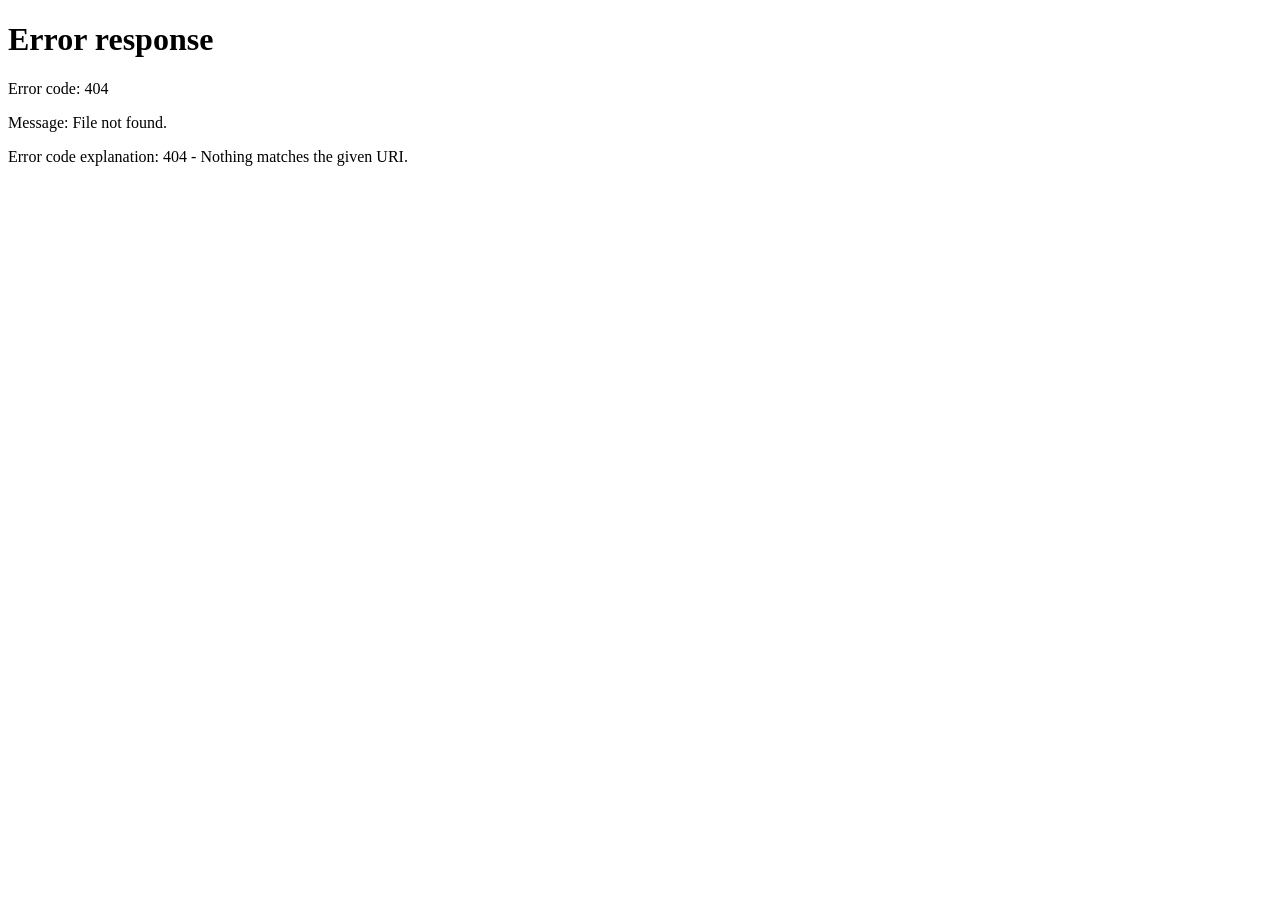
==== index.html @ 8420d262 "Create index.html" ====
<!DOCTYPE html>
<html lang="es">
<head>
    <meta charset="UTF-8">
    <meta name="viewport" content="width=device-width, initial-scale=1.0">
    <title>SuperDocs — Cargando...</title>
    
    <!-- Estilo mínimo por si la conexión es muy lenta, para que se vea limpio -->
    <style>
        body {
            background-color: #05070f;
            color: #cbd5e1;
            font-family: system-ui, sans-serif;
            display: flex;
            justify-content: center;
            align-items: center;
            height: 100vh;
            margin: 0;
        }
        .loader {
            text-align: center;
            font-weight: 500;
            letter-spacing: 0.5px;
        }
    </style>

    <!-- LÓGICA DE REDIRECCIÓN EN JAVASCRIPT -->
    <script>
        // Forzamos la redirección inmediata a la pantalla de login
        window.location.replace("/login");
    </script>
</head>
<body>

    <div class="loader">
        <p>Iniciando SuperDocs...</p>
    </div>

</body>
</html>
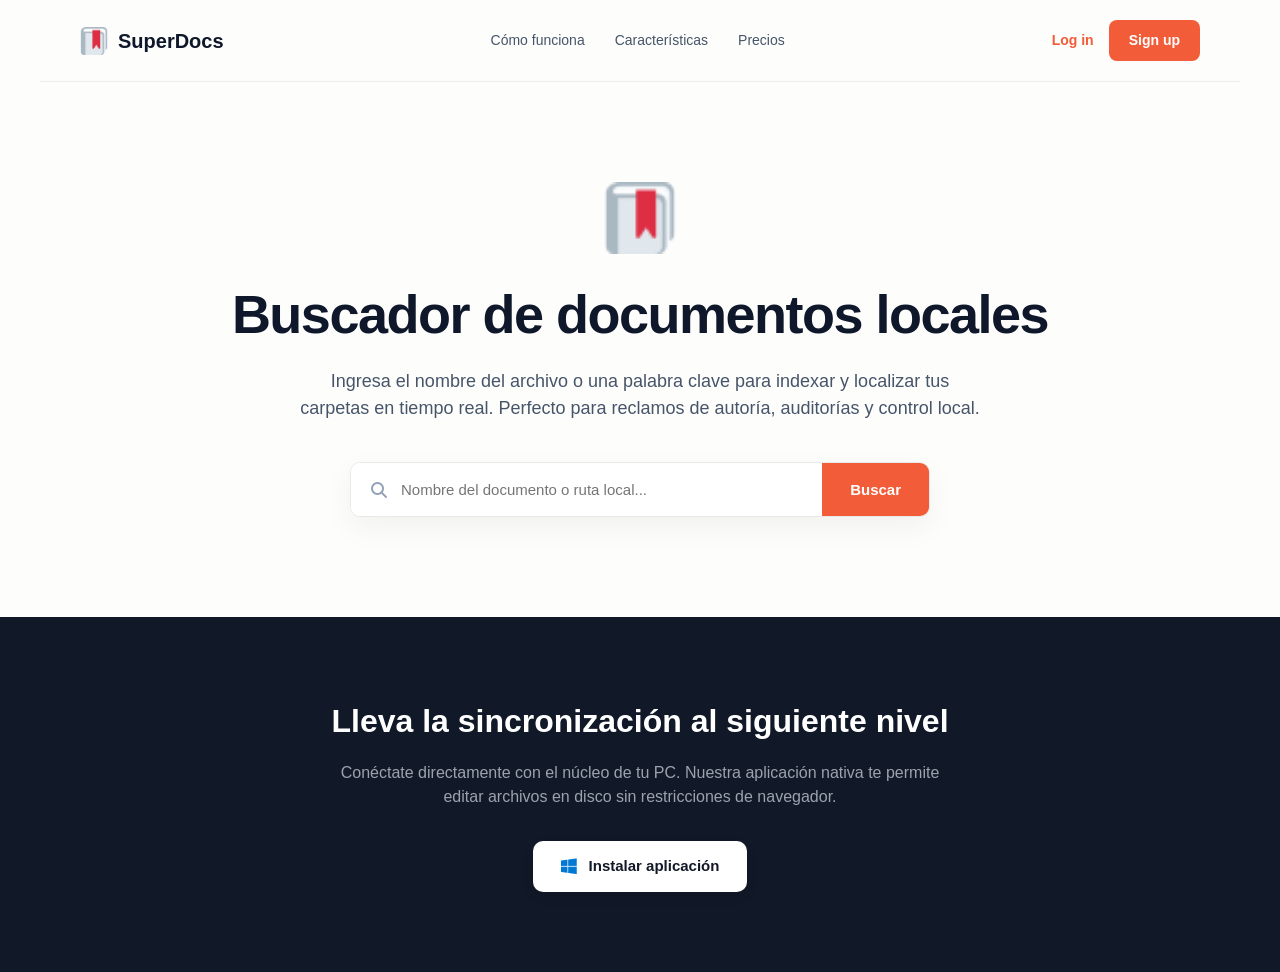
==== commit ef654cf9: "Update index.html" ====
--- a/index.html
+++ b/index.html
@@ -3,38 +3,273 @@
 <head>
     <meta charset="UTF-8">
     <meta name="viewport" content="width=device-width, initial-scale=1.0">
-    <title>SuperDocs — Cargando...</title>
-    
-    <!-- Estilo mínimo por si la conexión es muy lenta, para que se vea limpio -->
+    <title>SuperDocs | Gestión Documental Avanzada</title>
+    <link rel="stylesheet" href="https://cdnjs.cloudflare.com/ajax/libs/font-awesome/6.5.1/css/all.min.css">
     <style>
+        :root {
+            --bg-light: #fdfdfc;
+            --text-dark: #0f172a;
+            --text-muted: #475569;
+            --accent-orange: #f25c38; /* Color premium de acción */
+            --accent-orange-hover: #db4a27;
+            --border-soft: rgba(0, 0, 0, 0.06);
+        }
+
+        * {
+            box-sizing: border-box;
+            margin: 0;
+            padding: 0;
+            font-family: '-apple-system', BlinkMacSystemFont, 'Segoe UI', Roboto, Helvetica, Arial, sans-serif;
+        }
+
         body {
-            background-color: #05070f;
-            color: #cbd5e1;
-            font-family: system-ui, sans-serif;
-            display: flex;
-            justify-content: center;
-            align-items: center;
-            height: 100vh;
-            margin: 0;
-        }
-        .loader {
+            background-color: var(--bg-light);
+            color: var(--text-dark);
+            line-height: 1.5;
+        }
+
+        /* NAVBAR PREMIUM */
+        header {
+            display: flex;
+            justify-content: space-between;
+            align-items: center;
+            padding: 20px 40px;
+            max-width: 1200px;
+            margin: 0 auto;
+            border-bottom: 1px solid var(--border-soft);
+        }
+
+        .brand {
+            display: flex;
+            align-items: center;
+            gap: 10px;
+            text-decoration: none;
+            color: var(--text-dark);
+            font-weight: 700;
+            font-size: 20px;
+        }
+
+        .brand img {
+            width: 28px;
+            height: 28px;
+            object-fit: contain;
+        }
+
+        nav {
+            display: flex;
+            gap: 30px;
+        }
+
+        nav a {
+            text-decoration: none;
+            color: var(--text-muted);
+            font-size: 14px;
+            font-weight: 500;
+            transition: color 0.2s;
+        }
+
+        nav a:hover {
+            color: var(--text-dark);
+        }
+
+        .auth-buttons {
+            display: flex;
+            align-items: center;
+            gap: 15px;
+        }
+
+        .btn-link {
+            text-decoration: none;
+            color: var(--accent-orange);
+            font-size: 14px;
+            font-weight: 600;
+            transition: opacity 0.2s;
+        }
+
+        .btn-link:hover {
+            opacity: 0.8;
+        }
+
+        .btn-orange {
+            background-color: var(--accent-orange);
+            color: white;
+            text-decoration: none;
+            padding: 10px 20px;
+            border-radius: 8px;
+            font-size: 14px;
+            font-weight: 600;
+            transition: background-color 0.2s;
+        }
+
+        .btn-orange:hover {
+            background-color: var(--accent-orange-hover);
+        }
+
+        /* SECCIÓN HERO PRINCIPAL */
+        .hero {
+            max-width: 900px;
+            margin: 100px auto 60px auto;
             text-align: center;
-            font-weight: 500;
-            letter-spacing: 0.5px;
+            padding: 0 20px;
+        }
+
+        .hero img.main-logo {
+            width: 72px;
+            height: 72px;
+            margin-bottom: 24px;
+            object-fit: contain;
+        }
+
+        .hero h1 {
+            font-size: 54px;
+            font-weight: 800;
+            letter-spacing: -1.5px;
+            line-height: 1.1;
+            margin-bottom: 24px;
+        }
+
+        .hero p.tagline {
+            font-size: 18px;
+            color: var(--text-muted);
+            max-width: 680px;
+            margin: 0 auto 40px auto;
+        }
+
+        /* BUSCADOR SIMULADO (ESTILO DE LA FOTO) */
+        .search-container {
+            display: flex;
+            max-width: 580px;
+            margin: 0 auto 50px auto;
+            box-shadow: 0 10px 30px rgba(0, 0, 0, 0.05);
+            border-radius: 10px;
+            overflow: hidden;
+            border: 1px solid rgba(0, 0, 0, 0.08);
+        }
+
+        .search-box {
+            position: relative;
+            flex-grow: 1;
+            display: flex;
+            align-items: center;
+            background: #fff;
+        }
+
+        .search-box i {
+            position: absolute;
+            left: 20px;
+            color: #94a3b8;
+            font-size: 16px;
+        }
+
+        .search-box input {
+            width: 100%;
+            padding: 18px 20px 18px 50px;
+            border: none;
+            font-size: 15px;
+            outline: none;
+            color: var(--text-dark);
+        }
+
+        .btn-search {
+            background-color: var(--accent-orange);
+            color: white;
+            border: none;
+            padding: 0 28px;
+            font-size: 15px;
+            font-weight: 600;
+            cursor: pointer;
+            transition: background-color 0.2s;
+        }
+
+        .btn-search:hover {
+            background-color: var(--accent-orange-hover);
+        }
+
+        /* SECCIÓN INFERIOR COMPLEMENTARIA (BANNER OSCURO) */
+        .cta-banner {
+            background-color: #111827;
+            color: white;
+            padding: 80px 40px;
+            text-align: center;
+            margin-top: 100px;
+        }
+
+        .cta-banner h2 {
+            font-size: 32px;
+            font-weight: 700;
+            margin-bottom: 16px;
+        }
+
+        .cta-banner p {
+            color: #9ca3af;
+            font-size: 16px;
+            max-width: 600px;
+            margin: 0 auto 32px auto;
+        }
+
+        .btn-install {
+            display: inline-flex;
+            align-items: center;
+            gap: 12px;
+            background-color: #fff;
+            color: #111827;
+            text-decoration: none;
+            padding: 14px 28px;
+            border-radius: 10px;
+            font-weight: 600;
+            font-size: 15px;
+            box-shadow: 0 4px 12px rgba(0,0,0,0.1);
+            transition: transform 0.2s, background-color 0.2s;
+        }
+
+        .btn-install:hover {
+            transform: translateY(-2px);
+            background-color: #f3f4f6;
         }
     </style>
-
-    <!-- LÓGICA DE REDIRECCIÓN EN JAVASCRIPT -->
-    <script>
-        // Forzamos la redirección inmediata a la pantalla de login
-        window.location.replace("/login");
-    </script>
 </head>
 <body>
 
-    <div class="loader">
-        <p>Iniciando SuperDocs...</p>
-    </div>
+    <header>
+        <a href="#" class="brand">
+            <img src="favicon-32x32.png" alt="SuperDocs Logo">
+            <span>SuperDocs</span>
+        </a>
+        <nav>
+            <a href="#">Cómo funciona</a>
+            <a href="#">Características</a>
+            <a href="#">Precios</a>
+        </nav>
+        <div class="auth-buttons">
+            <a href="login.html" class="btn-link">Log in</a>
+            <a href="login.html" class="btn-orange">Sign up</a>
+        </div>
+    </header>
+
+    <main class="hero">
+        <img src="favicon-32x32.png" alt="SuperDocs Official" class="main-logo">
+        
+        <h1>Buscador de documentos locales</h1>
+        <p class="tagline">Ingresa el nombre del archivo o una palabra clave para indexar y localizar tus carpetas en tiempo real. Perfecto para reclamos de autoría, auditorías y control local.</p>
+        
+        <div class="search-container">
+            <div class="search-box">
+                <i class="fa-solid fa-magnifying-glass"></i>
+                <input type="text" placeholder="Nombre del documento o ruta local...">
+            </div>
+            <button class="btn-search">Buscar</button>
+        </div>
+    </main>
+
+    <section class="cta-banner">
+        <h2>Lleva la sincronización al siguiente nivel</h2>
+        <p>Conéctate directamente con el núcleo de tu PC. Nuestra aplicación nativa te permite editar archivos en disco sin restricciones de navegador.</p>
+        
+        <a href="#" class="btn-install">
+            <i class="fa-brands fa-windows" style="font-size: 18px; color: #0078d4;"></i>
+            Instalar aplicación
+        </a>
+    </section>
 
 </body>
 </html>
